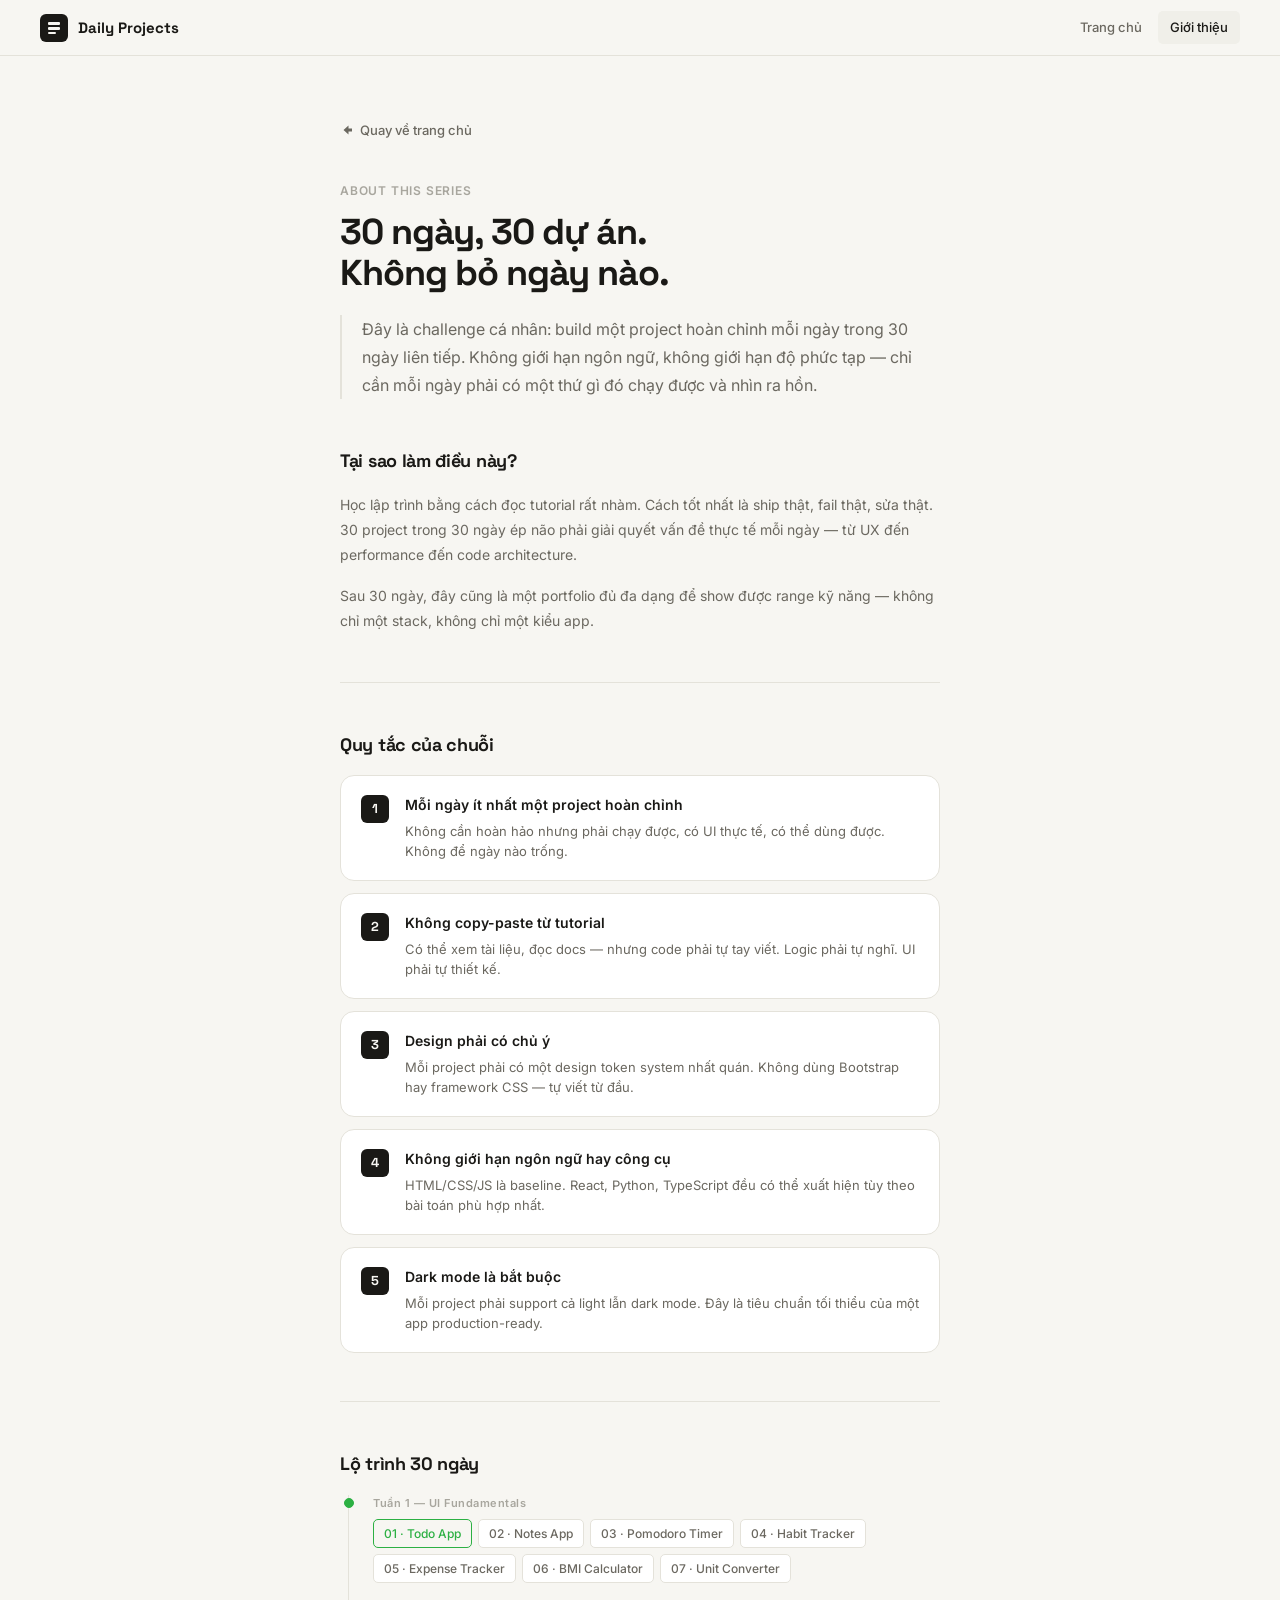
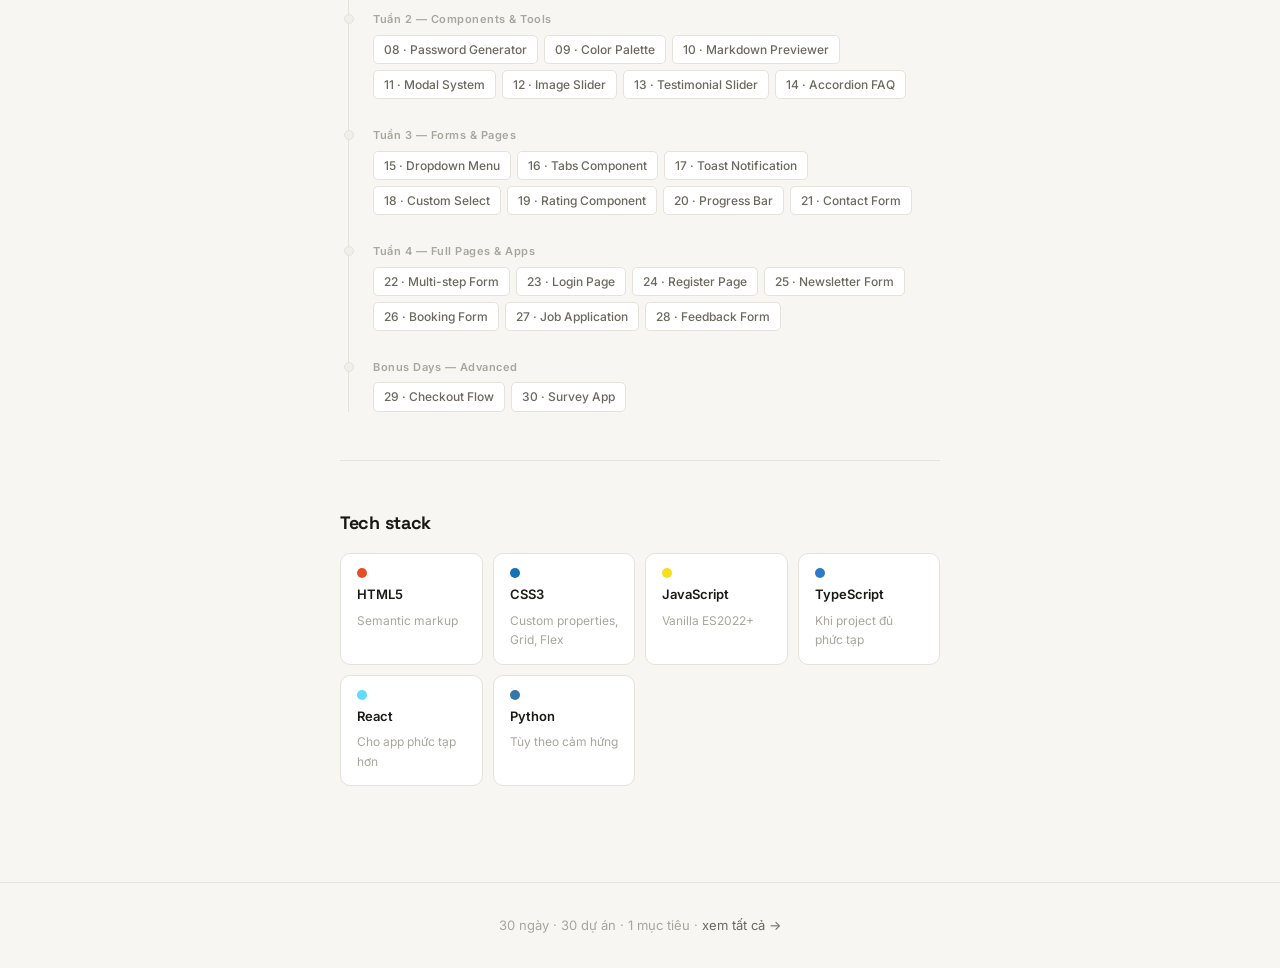
==== about.html @ 3e2f7520 "first commit" ====
<!doctype html>
<html lang="vi">
  <head>
    <meta charset="UTF-8" />
    <meta name="viewport" content="width=device-width, initial-scale=1.0" />
    <title>Giới thiệu — Daily Projects</title>
    <link rel="preconnect" href="https://fonts.googleapis.com" />
    <link rel="preconnect" href="https://fonts.gstatic.com" crossorigin />
    <link href="https://fonts.googleapis.com/css2?family=Inter:wght@300;400;500;600&family=Space+Grotesk:wght@400;500;600;700&display=swap" rel="stylesheet" />
    <style>
      *,
      *::before,
      *::after {
        box-sizing: border-box;
        margin: 0;
        padding: 0;
      }

      :root {
        --bg: #f7f6f2;
        --surface: #ffffff;
        --surface-2: #f0efe9;
        --border: #e4e2da;
        --text-1: #1a1916;
        --text-2: #6b6860;
        --text-3: #a8a69e;
        --accent: #2b6cb0;
        --green-3: #2cb043;
        --radius-sm: 5px;
        --radius: 10px;
        --radius-lg: 14px;
        --font-display: "Space Grotesk", sans-serif;
        --font-body: "Inter", sans-serif;
        --tr: 150ms cubic-bezier(0.4, 0, 0.2, 1);
      }

      @media (prefers-color-scheme: dark) {
        :root {
          --bg: #111110;
          --surface: #1c1c1a;
          --surface-2: #252522;
          --border: #2e2d2a;
          --text-1: #f0efe9;
          --text-2: #9b9990;
          --text-3: #5c5b55;
          --accent: #60a5fa;
          --green-3: #4ac963;
        }
      }

      body {
        font-family: var(--font-body);
        background: var(--bg);
        color: var(--text-1);
        min-height: 100vh;
        font-size: 14px;
        line-height: 1.6;
      }

      a {
        text-decoration: none;
        color: inherit;
      }

      nav {
        position: sticky;
        top: 0;
        z-index: 50;
        background: var(--bg);
        border-bottom: 1px solid var(--border);
        padding: 0 40px;
        height: 56px;
        display: flex;
        align-items: center;
        justify-content: space-between;
      }

      .nav-logo {
        display: flex;
        align-items: center;
        gap: 10px;
        font-family: var(--font-display);
        font-size: 15px;
        font-weight: 700;
      }

      .nav-logo-mark {
        width: 28px;
        height: 28px;
        background: var(--text-1);
        border-radius: 6px;
        display: flex;
        align-items: center;
        justify-content: center;
      }

      .nav-logo-mark svg {
        fill: var(--bg);
      }

      .nav-links {
        display: flex;
        align-items: center;
        gap: 4px;
      }

      .nav-link {
        padding: 6px 12px;
        border-radius: var(--radius-sm);
        font-size: 13px;
        font-weight: 500;
        color: var(--text-2);
        transition: all var(--tr);
      }

      .nav-link:hover {
        background: var(--surface-2);
        color: var(--text-1);
      }
      .nav-link.active {
        color: var(--text-1);
        background: var(--surface-2);
      }

      /* ── Content ── */
      .page {
        max-width: 680px;
        margin: 0 auto;
        padding: 64px 40px 96px;
      }

      .back-link {
        display: inline-flex;
        align-items: center;
        gap: 6px;
        font-size: 13px;
        font-weight: 500;
        color: var(--text-2);
        margin-bottom: 40px;
        transition: color var(--tr);
      }

      .back-link:hover {
        color: var(--text-1);
      }

      .page-eyebrow {
        font-size: 12px;
        font-weight: 600;
        letter-spacing: 0.8px;
        text-transform: uppercase;
        color: var(--text-3);
        margin-bottom: 12px;
      }

      h1 {
        font-family: var(--font-display);
        font-size: 36px;
        font-weight: 700;
        letter-spacing: -1px;
        line-height: 1.15;
        margin-bottom: 20px;
      }

      .lead {
        font-size: 16px;
        color: var(--text-2);
        line-height: 1.75;
        margin-bottom: 48px;
        border-left: 2px solid var(--border);
        padding-left: 20px;
      }

      .divider {
        height: 1px;
        background: var(--border);
        margin: 48px 0;
      }

      h2 {
        font-family: var(--font-display);
        font-size: 18px;
        font-weight: 700;
        letter-spacing: -0.3px;
        margin-bottom: 16px;
      }

      p {
        font-size: 14px;
        color: var(--text-2);
        line-height: 1.8;
        margin-bottom: 16px;
      }

      p:last-child {
        margin-bottom: 0;
      }

      /* ── Rule cards ── */
      .rules {
        display: flex;
        flex-direction: column;
        gap: 12px;
        margin-bottom: 0;
      }

      .rule-card {
        background: var(--surface);
        border: 1px solid var(--border);
        border-radius: var(--radius-lg);
        padding: 18px 20px;
        display: flex;
        gap: 16px;
        align-items: flex-start;
      }

      .rule-num {
        width: 28px;
        height: 28px;
        border-radius: 6px;
        background: var(--text-1);
        color: var(--bg);
        font-family: var(--font-display);
        font-size: 13px;
        font-weight: 700;
        display: flex;
        align-items: center;
        justify-content: center;
        flex-shrink: 0;
        margin-top: 1px;
      }

      .rule-body {
      }
      .rule-title {
        font-weight: 600;
        font-size: 14px;
        margin-bottom: 4px;
      }
      .rule-desc {
        font-size: 13px;
        color: var(--text-2);
        line-height: 1.6;
        margin: 0;
      }

      /* ── Timeline ── */
      .timeline {
        display: flex;
        flex-direction: column;
        border-left: 1px solid var(--border);
        padding-left: 24px;
        margin-left: 8px;
        gap: 0;
      }

      .tl-item {
        position: relative;
        padding-bottom: 28px;
      }

      .tl-item:last-child {
        padding-bottom: 0;
      }

      .tl-dot {
        position: absolute;
        left: -29px;
        top: 3px;
        width: 10px;
        height: 10px;
        border-radius: 50%;
        background: var(--surface-2);
        border: 1.5px solid var(--border);
      }

      .tl-dot.done {
        background: var(--green-3);
        border-color: var(--green-3);
      }
      .tl-dot.active {
        background: var(--accent);
        border-color: var(--accent);
      }

      .tl-week {
        font-size: 11px;
        font-weight: 600;
        color: var(--text-3);
        letter-spacing: 0.5px;
        margin-bottom: 6px;
      }

      .tl-projects {
        display: flex;
        flex-wrap: wrap;
        gap: 6px;
      }

      .tl-project {
        background: var(--surface);
        border: 1px solid var(--border);
        border-radius: var(--radius-sm);
        padding: 4px 10px;
        font-size: 12px;
        font-weight: 500;
        color: var(--text-2);
      }

      .tl-project.done {
        color: var(--green-3);
        border-color: currentColor;
        background: transparent;
      }

      /* ── Stack section ── */
      .stack-grid {
        display: grid;
        grid-template-columns: repeat(auto-fill, minmax(140px, 1fr));
        gap: 10px;
      }

      .stack-item {
        background: var(--surface);
        border: 1px solid var(--border);
        border-radius: var(--radius);
        padding: 14px 16px;
        display: flex;
        flex-direction: column;
        gap: 6px;
      }

      .stack-dot {
        width: 10px;
        height: 10px;
        border-radius: 50%;
      }

      .stack-name {
        font-weight: 600;
        font-size: 13px;
      }
      .stack-desc {
        font-size: 12px;
        color: var(--text-3);
      }

      @media (max-width: 640px) {
        nav {
          padding: 0 20px;
        }
        .page {
          padding: 40px 20px 64px;
        }
        h1 {
          font-size: 28px;
        }
      }
    </style>
  </head>
  <body>
    <nav>
      <a href="index.html" class="nav-logo">
        <div class="nav-logo-mark">
          <svg width="14" height="14" viewBox="0 0 14 14">
            <path
              d="M1 2a1 1 0 0 1 1-1h10a1 1 0 0 1 1 1v1a1 1 0 0 1-1 1H2a1 1 0 0 1-1-1V2zm0 5a1 1 0 0 1 1-1h10a1 1 0 0 1 1 1v1a1 1 0 0 1-1 1H2a1 1 0 0 1-1-1V7zm1 4a1 1 0 1 0 0 2h6a1 1 0 1 0 0-2H2z"
            />
          </svg>
        </div>
        Daily Projects
      </a>
      <div class="nav-links">
        <a href="index.html" class="nav-link">Trang chủ</a>
        <a href="about.html" class="nav-link active">Giới thiệu</a>
      </div>
    </nav>

    <div class="page">
      <a href="index.html" class="back-link">
        <svg width="14" height="14" viewBox="0 0 14 14" fill="currentColor"><path d="M8.5 2.5 3.5 7l5 4.5V8.5H12v-3H8.5V2.5z" /></svg>
        Quay về trang chủ
      </a>

      <div class="page-eyebrow">About this series</div>
      <h1>30 ngày, 30 dự án.<br />Không bỏ ngày nào.</h1>

      <p class="lead">
        Đây là challenge cá nhân: build một project hoàn chỉnh mỗi ngày trong 30 ngày liên tiếp. Không giới hạn ngôn ngữ, không giới hạn độ phức tạp — chỉ cần mỗi ngày phải có một thứ gì đó chạy được
        và nhìn ra hồn.
      </p>

      <h2>Tại sao làm điều này?</h2>
      <p>
        Học lập trình bằng cách đọc tutorial rất nhàm. Cách tốt nhất là ship thật, fail thật, sửa thật. 30 project trong 30 ngày ép não phải giải quyết vấn đề thực tế mỗi ngày — từ UX đến performance
        đến code architecture.
      </p>
      <p>Sau 30 ngày, đây cũng là một portfolio đủ đa dạng để show được range kỹ năng — không chỉ một stack, không chỉ một kiểu app.</p>

      <div class="divider"></div>

      <h2>Quy tắc của chuỗi</h2>
      <div class="rules">
        <div class="rule-card">
          <div class="rule-num">1</div>
          <div class="rule-body">
            <div class="rule-title">Mỗi ngày ít nhất một project hoàn chỉnh</div>
            <p class="rule-desc">Không cần hoàn hảo nhưng phải chạy được, có UI thực tế, có thể dùng được. Không để ngày nào trống.</p>
          </div>
        </div>
        <div class="rule-card">
          <div class="rule-num">2</div>
          <div class="rule-body">
            <div class="rule-title">Không copy-paste từ tutorial</div>
            <p class="rule-desc">Có thể xem tài liệu, đọc docs — nhưng code phải tự tay viết. Logic phải tự nghĩ. UI phải tự thiết kế.</p>
          </div>
        </div>
        <div class="rule-card">
          <div class="rule-num">3</div>
          <div class="rule-body">
            <div class="rule-title">Design phải có chủ ý</div>
            <p class="rule-desc">Mỗi project phải có một design token system nhất quán. Không dùng Bootstrap hay framework CSS — tự viết từ đầu.</p>
          </div>
        </div>
        <div class="rule-card">
          <div class="rule-num">4</div>
          <div class="rule-body">
            <div class="rule-title">Không giới hạn ngôn ngữ hay công cụ</div>
            <p class="rule-desc">HTML/CSS/JS là baseline. React, Python, TypeScript đều có thể xuất hiện tùy theo bài toán phù hợp nhất.</p>
          </div>
        </div>
        <div class="rule-card">
          <div class="rule-num">5</div>
          <div class="rule-body">
            <div class="rule-title">Dark mode là bắt buộc</div>
            <p class="rule-desc">Mỗi project phải support cả light lẫn dark mode. Đây là tiêu chuẩn tối thiểu của một app production-ready.</p>
          </div>
        </div>
      </div>

      <div class="divider"></div>

      <h2>Lộ trình 30 ngày</h2>

      <div class="timeline">
        <div class="tl-item">
          <div class="tl-dot done"></div>
          <div class="tl-week">Tuần 1 — UI Fundamentals</div>
          <div class="tl-projects">
            <span class="tl-project done">01 · Todo App</span>
            <span class="tl-project">02 · Notes App</span>
            <span class="tl-project">03 · Pomodoro Timer</span>
            <span class="tl-project">04 · Habit Tracker</span>
            <span class="tl-project">05 · Expense Tracker</span>
            <span class="tl-project">06 · BMI Calculator</span>
            <span class="tl-project">07 · Unit Converter</span>
          </div>
        </div>
        <div class="tl-item">
          <div class="tl-dot"></div>
          <div class="tl-week">Tuần 2 — Components & Tools</div>
          <div class="tl-projects">
            <span class="tl-project">08 · Password Generator</span>
            <span class="tl-project">09 · Color Palette</span>
            <span class="tl-project">10 · Markdown Previewer</span>
            <span class="tl-project">11 · Modal System</span>
            <span class="tl-project">12 · Image Slider</span>
            <span class="tl-project">13 · Testimonial Slider</span>
            <span class="tl-project">14 · Accordion FAQ</span>
          </div>
        </div>
        <div class="tl-item">
          <div class="tl-dot"></div>
          <div class="tl-week">Tuần 3 — Forms & Pages</div>
          <div class="tl-projects">
            <span class="tl-project">15 · Dropdown Menu</span>
            <span class="tl-project">16 · Tabs Component</span>
            <span class="tl-project">17 · Toast Notification</span>
            <span class="tl-project">18 · Custom Select</span>
            <span class="tl-project">19 · Rating Component</span>
            <span class="tl-project">20 · Progress Bar</span>
            <span class="tl-project">21 · Contact Form</span>
          </div>
        </div>
        <div class="tl-item">
          <div class="tl-dot"></div>
          <div class="tl-week">Tuần 4 — Full Pages & Apps</div>
          <div class="tl-projects">
            <span class="tl-project">22 · Multi-step Form</span>
            <span class="tl-project">23 · Login Page</span>
            <span class="tl-project">24 · Register Page</span>
            <span class="tl-project">25 · Newsletter Form</span>
            <span class="tl-project">26 · Booking Form</span>
            <span class="tl-project">27 · Job Application</span>
            <span class="tl-project">28 · Feedback Form</span>
          </div>
        </div>
        <div class="tl-item">
          <div class="tl-dot"></div>
          <div class="tl-week">Bonus Days — Advanced</div>
          <div class="tl-projects">
            <span class="tl-project">29 · Checkout Flow</span>
            <span class="tl-project">30 · Survey App</span>
          </div>
        </div>
      </div>

      <div class="divider"></div>

      <h2>Tech stack</h2>
      <div class="stack-grid">
        <div class="stack-item">
          <div class="stack-dot" style="background: #e34f26"></div>
          <div class="stack-name">HTML5</div>
          <div class="stack-desc">Semantic markup</div>
        </div>
        <div class="stack-item">
          <div class="stack-dot" style="background: #1572b6"></div>
          <div class="stack-name">CSS3</div>
          <div class="stack-desc">Custom properties, Grid, Flex</div>
        </div>
        <div class="stack-item">
          <div class="stack-dot" style="background: #f7df1e"></div>
          <div class="stack-name">JavaScript</div>
          <div class="stack-desc">Vanilla ES2022+</div>
        </div>
        <div class="stack-item">
          <div class="stack-dot" style="background: #3178c6"></div>
          <div class="stack-name">TypeScript</div>
          <div class="stack-desc">Khi project đủ phức tạp</div>
        </div>
        <div class="stack-item">
          <div class="stack-dot" style="background: #61dafb"></div>
          <div class="stack-name">React</div>
          <div class="stack-desc">Cho app phức tạp hơn</div>
        </div>
        <div class="stack-item">
          <div class="stack-dot" style="background: #3776ab"></div>
          <div class="stack-name">Python</div>
          <div class="stack-desc">Tùy theo cảm hứng</div>
        </div>
      </div>
    </div>

    <footer style="border-top: 1px solid var(--border); padding: 32px 40px; text-align: center; color: var(--text-3); font-size: 13px; font-family: var(--font-body)">
      30 ngày · 30 dự án · 1 mục tiêu · <a href="index.html" style="color: var(--text-2)">xem tất cả →</a>
    </footer>
  </body>
</html>
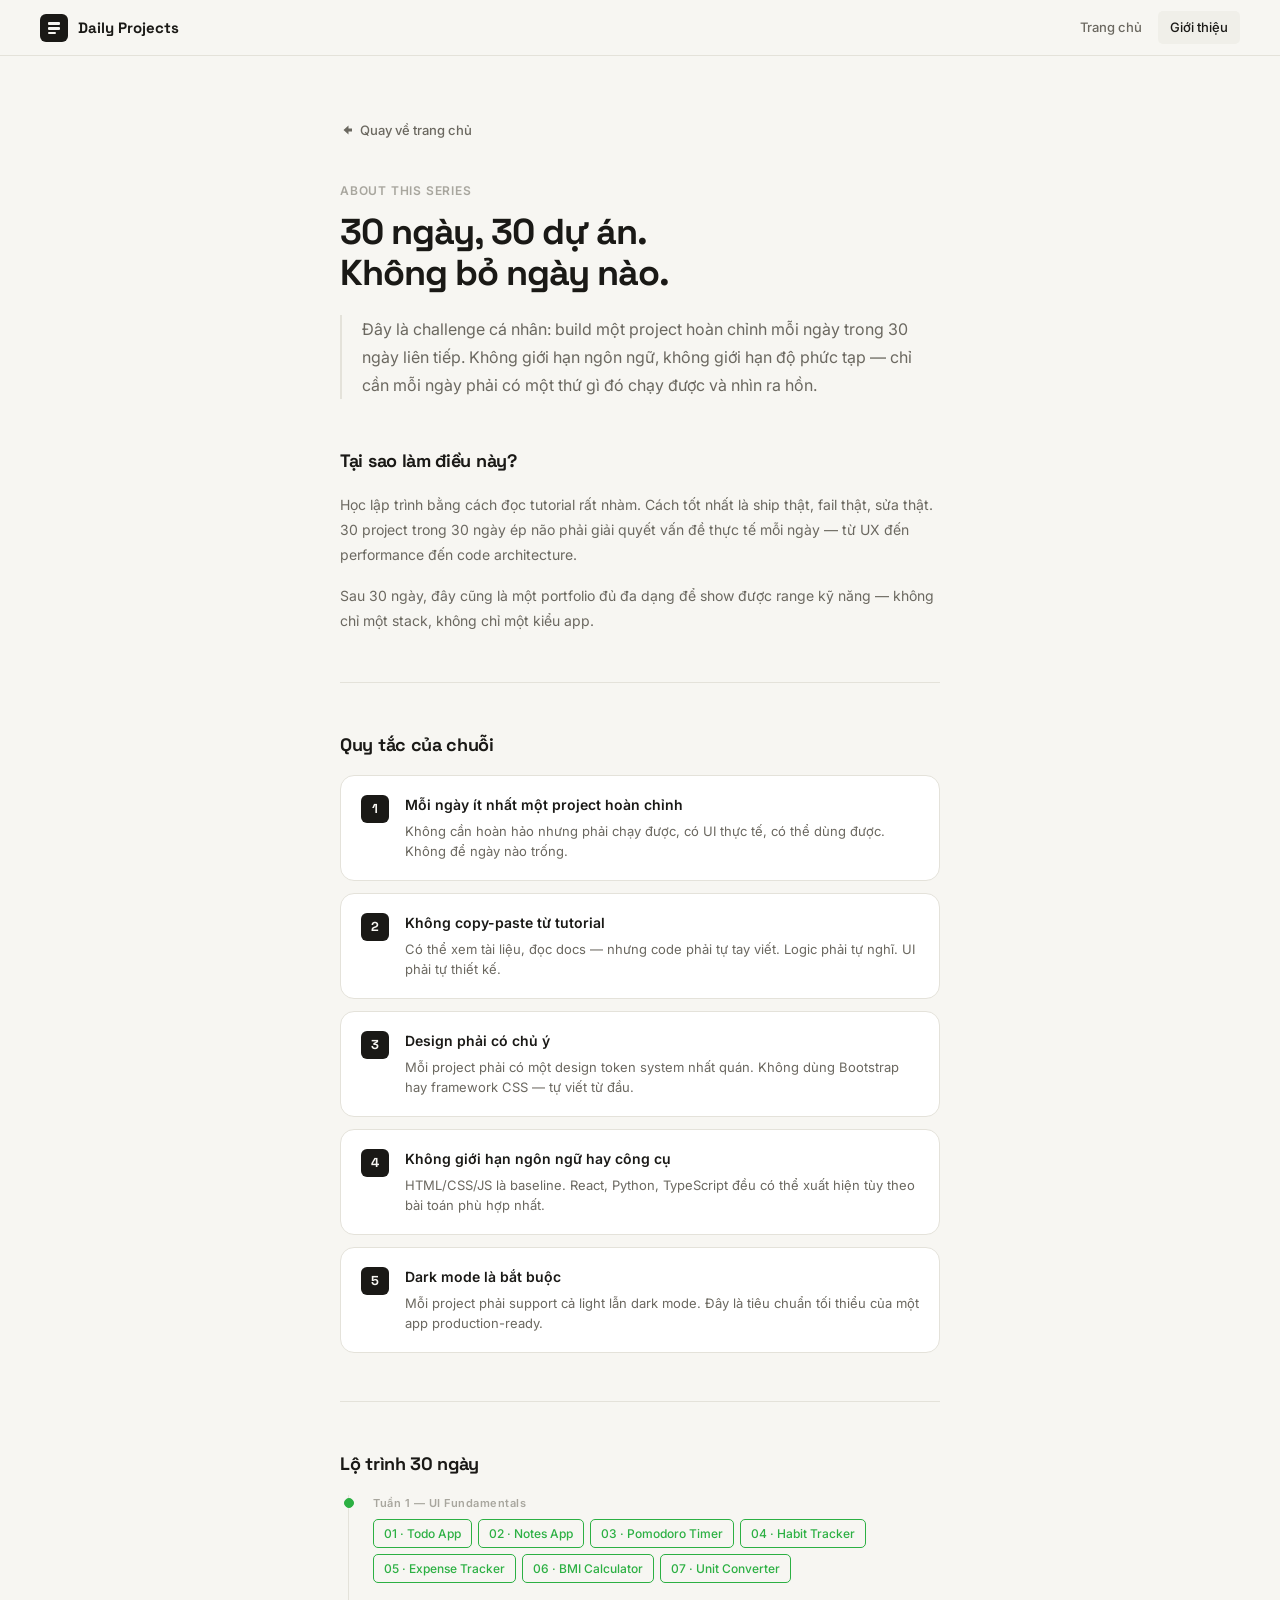
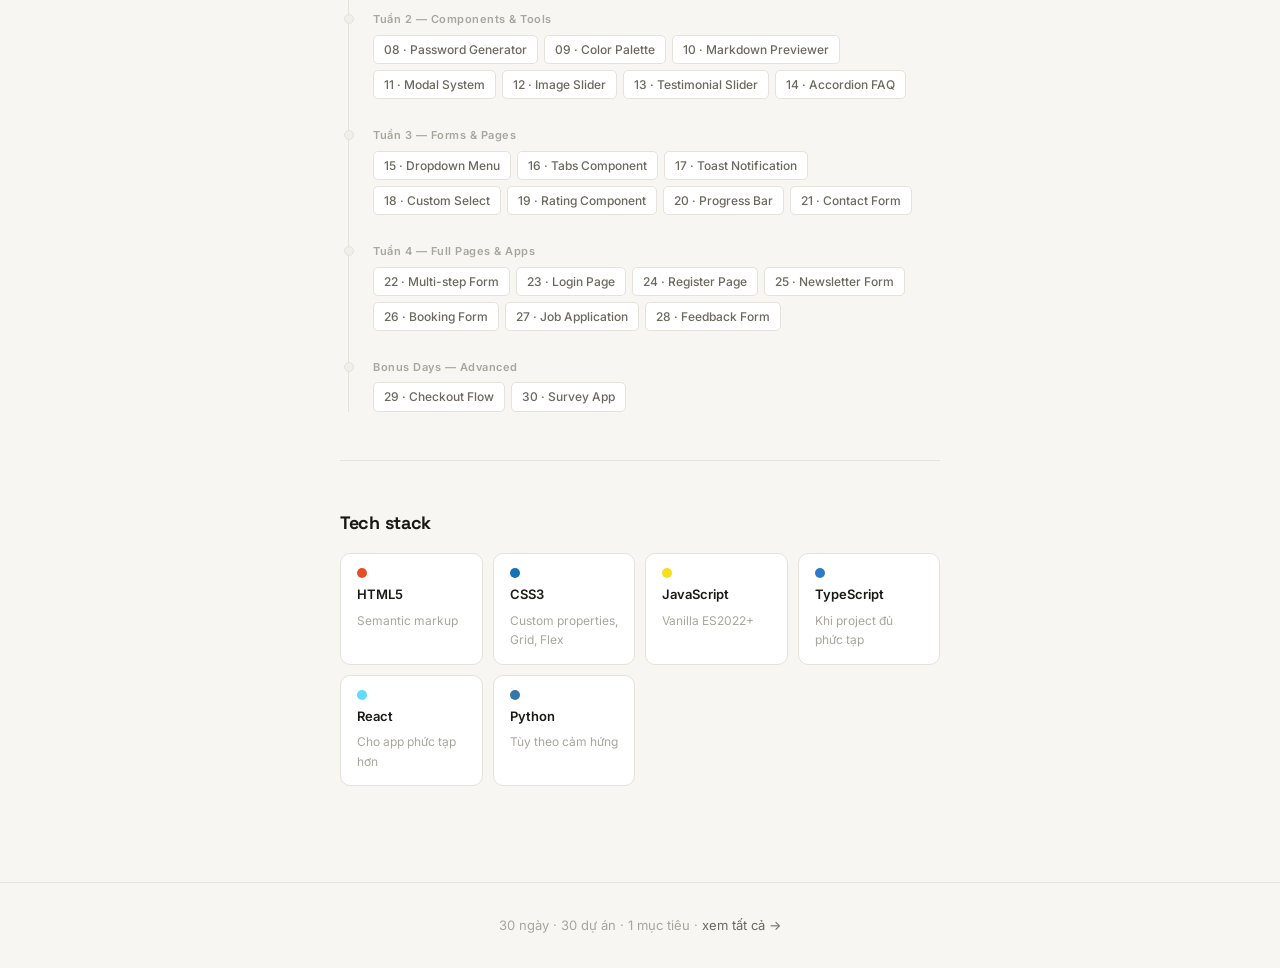
==== commit 317e3345: "update status week 1" ====
--- a/about.html
+++ b/about.html
@@ -448,12 +448,12 @@
           <div class="tl-week">Tuần 1 — UI Fundamentals</div>
           <div class="tl-projects">
             <span class="tl-project done">01 · Todo App</span>
-            <span class="tl-project">02 · Notes App</span>
-            <span class="tl-project">03 · Pomodoro Timer</span>
-            <span class="tl-project">04 · Habit Tracker</span>
-            <span class="tl-project">05 · Expense Tracker</span>
-            <span class="tl-project">06 · BMI Calculator</span>
-            <span class="tl-project">07 · Unit Converter</span>
+            <span class="tl-project done">02 · Notes App</span>
+            <span class="tl-project done">03 · Pomodoro Timer</span>
+            <span class="tl-project done">04 · Habit Tracker</span>
+            <span class="tl-project done">05 · Expense Tracker</span>
+            <span class="tl-project done">06 · BMI Calculator</span>
+            <span class="tl-project done">07 · Unit Converter</span>
           </div>
         </div>
         <div class="tl-item">
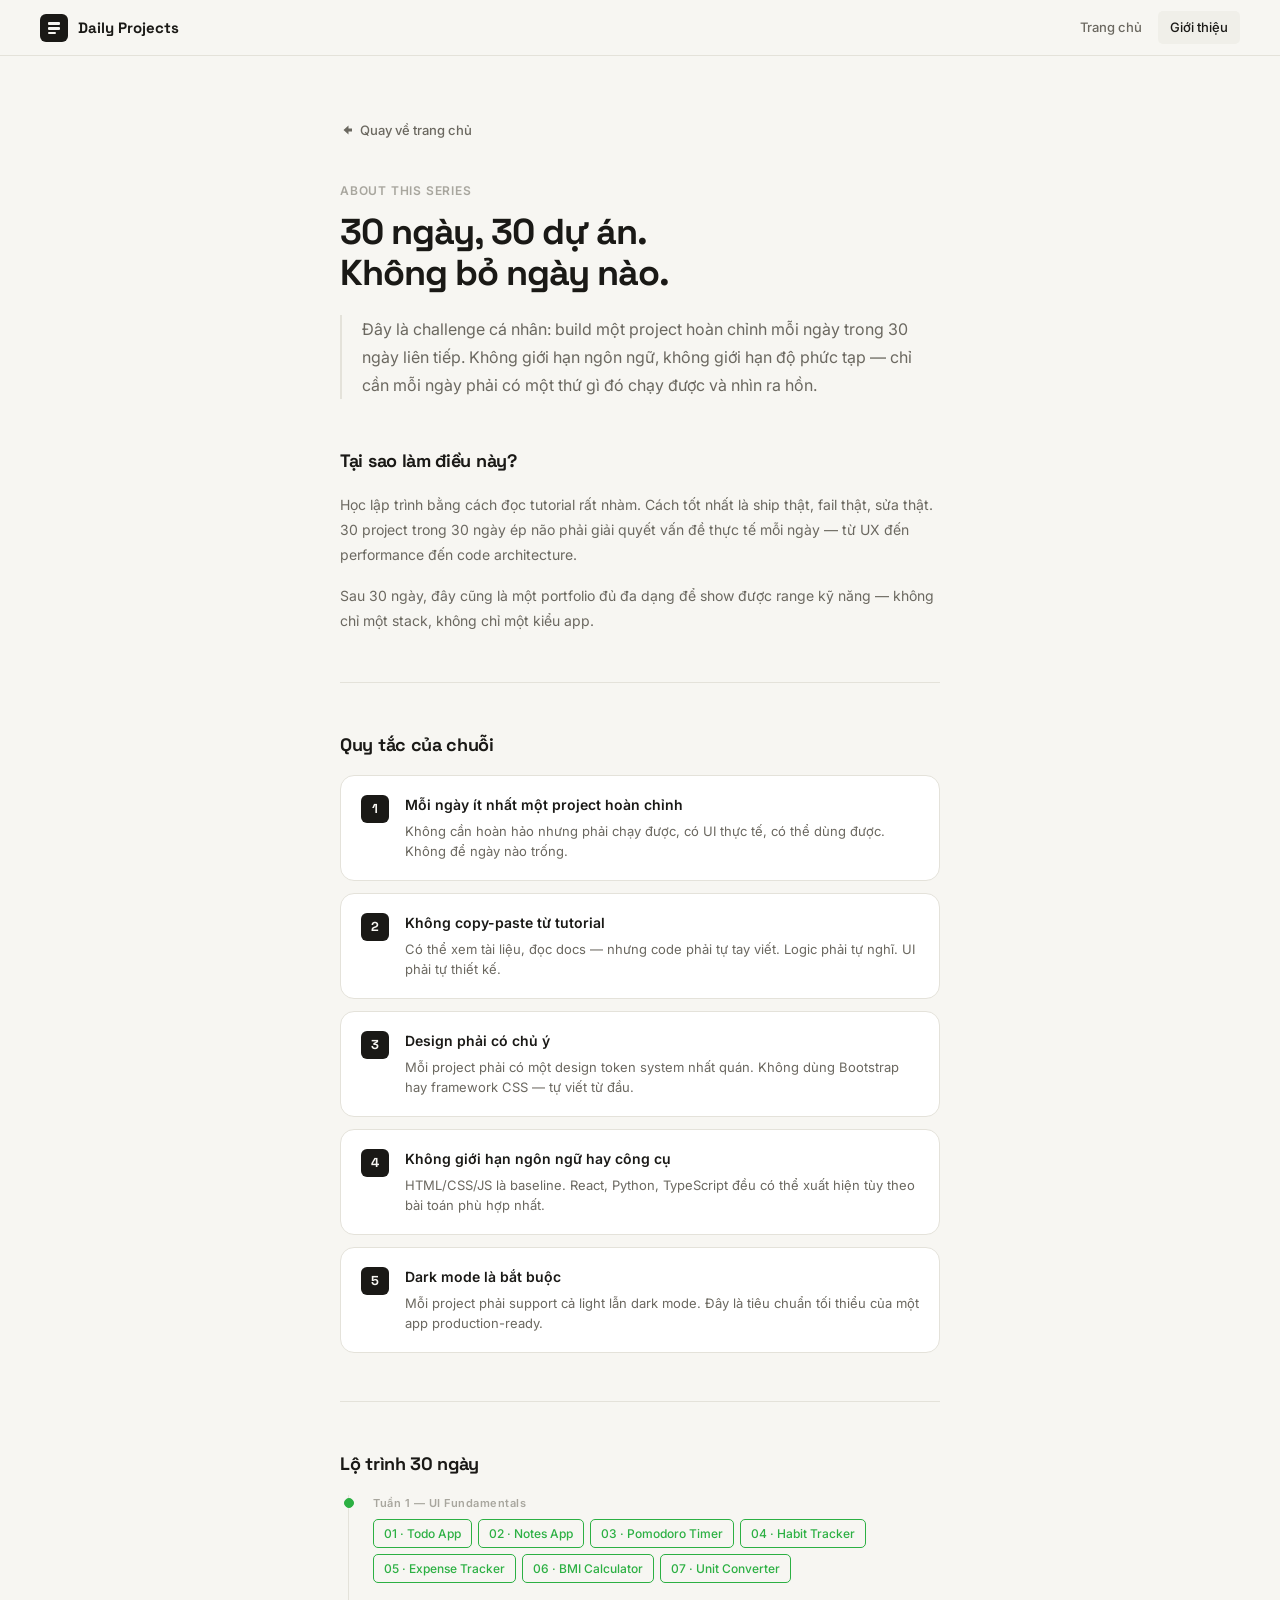
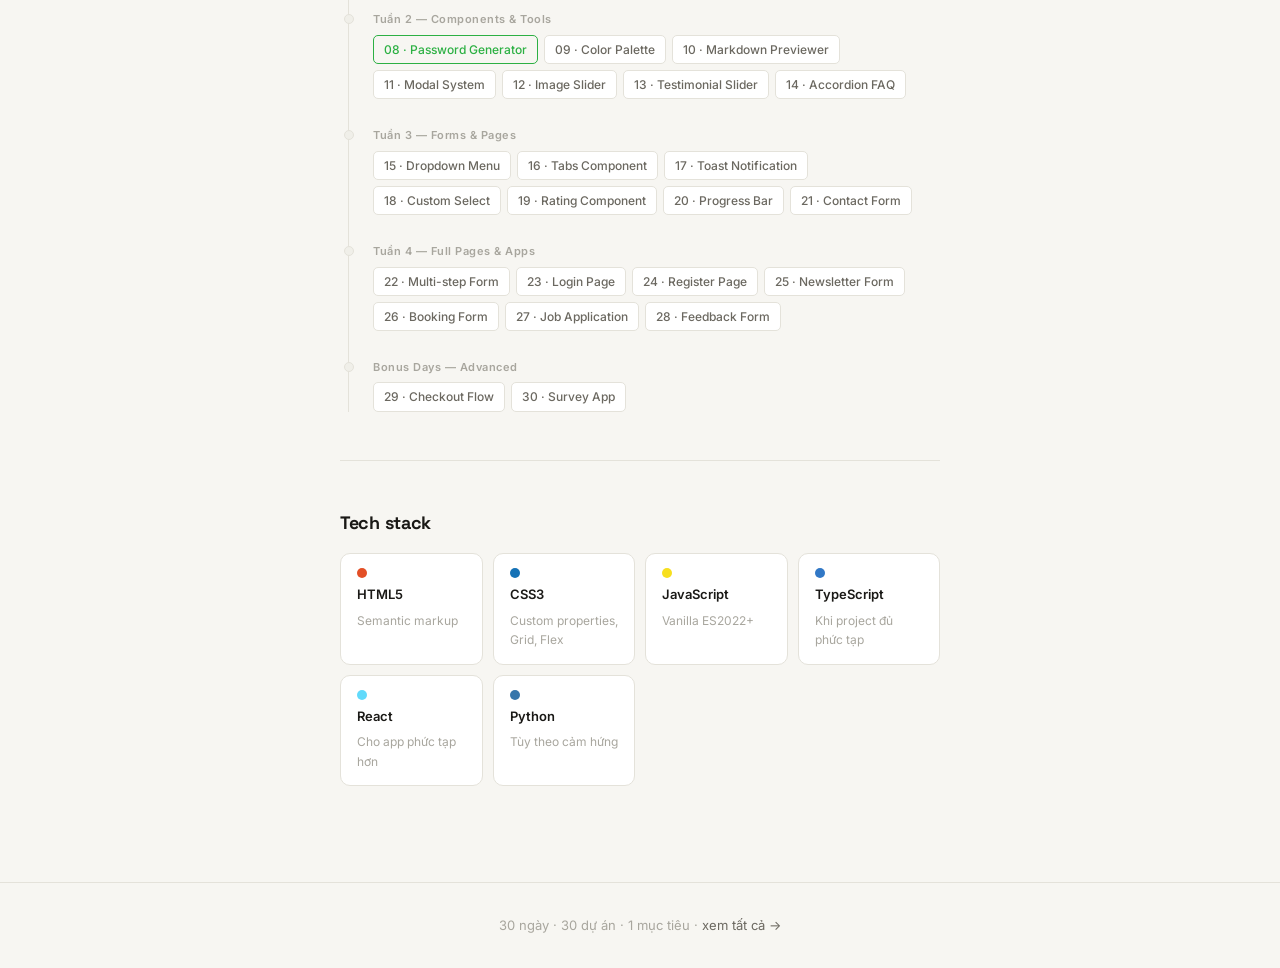
==== commit 56493908: "update status 08" ====
--- a/about.html
+++ b/about.html
@@ -460,7 +460,7 @@
           <div class="tl-dot"></div>
           <div class="tl-week">Tuần 2 — Components & Tools</div>
           <div class="tl-projects">
-            <span class="tl-project">08 · Password Generator</span>
+            <span class="tl-project done">08 · Password Generator</span>
             <span class="tl-project">09 · Color Palette</span>
             <span class="tl-project">10 · Markdown Previewer</span>
             <span class="tl-project">11 · Modal System</span>
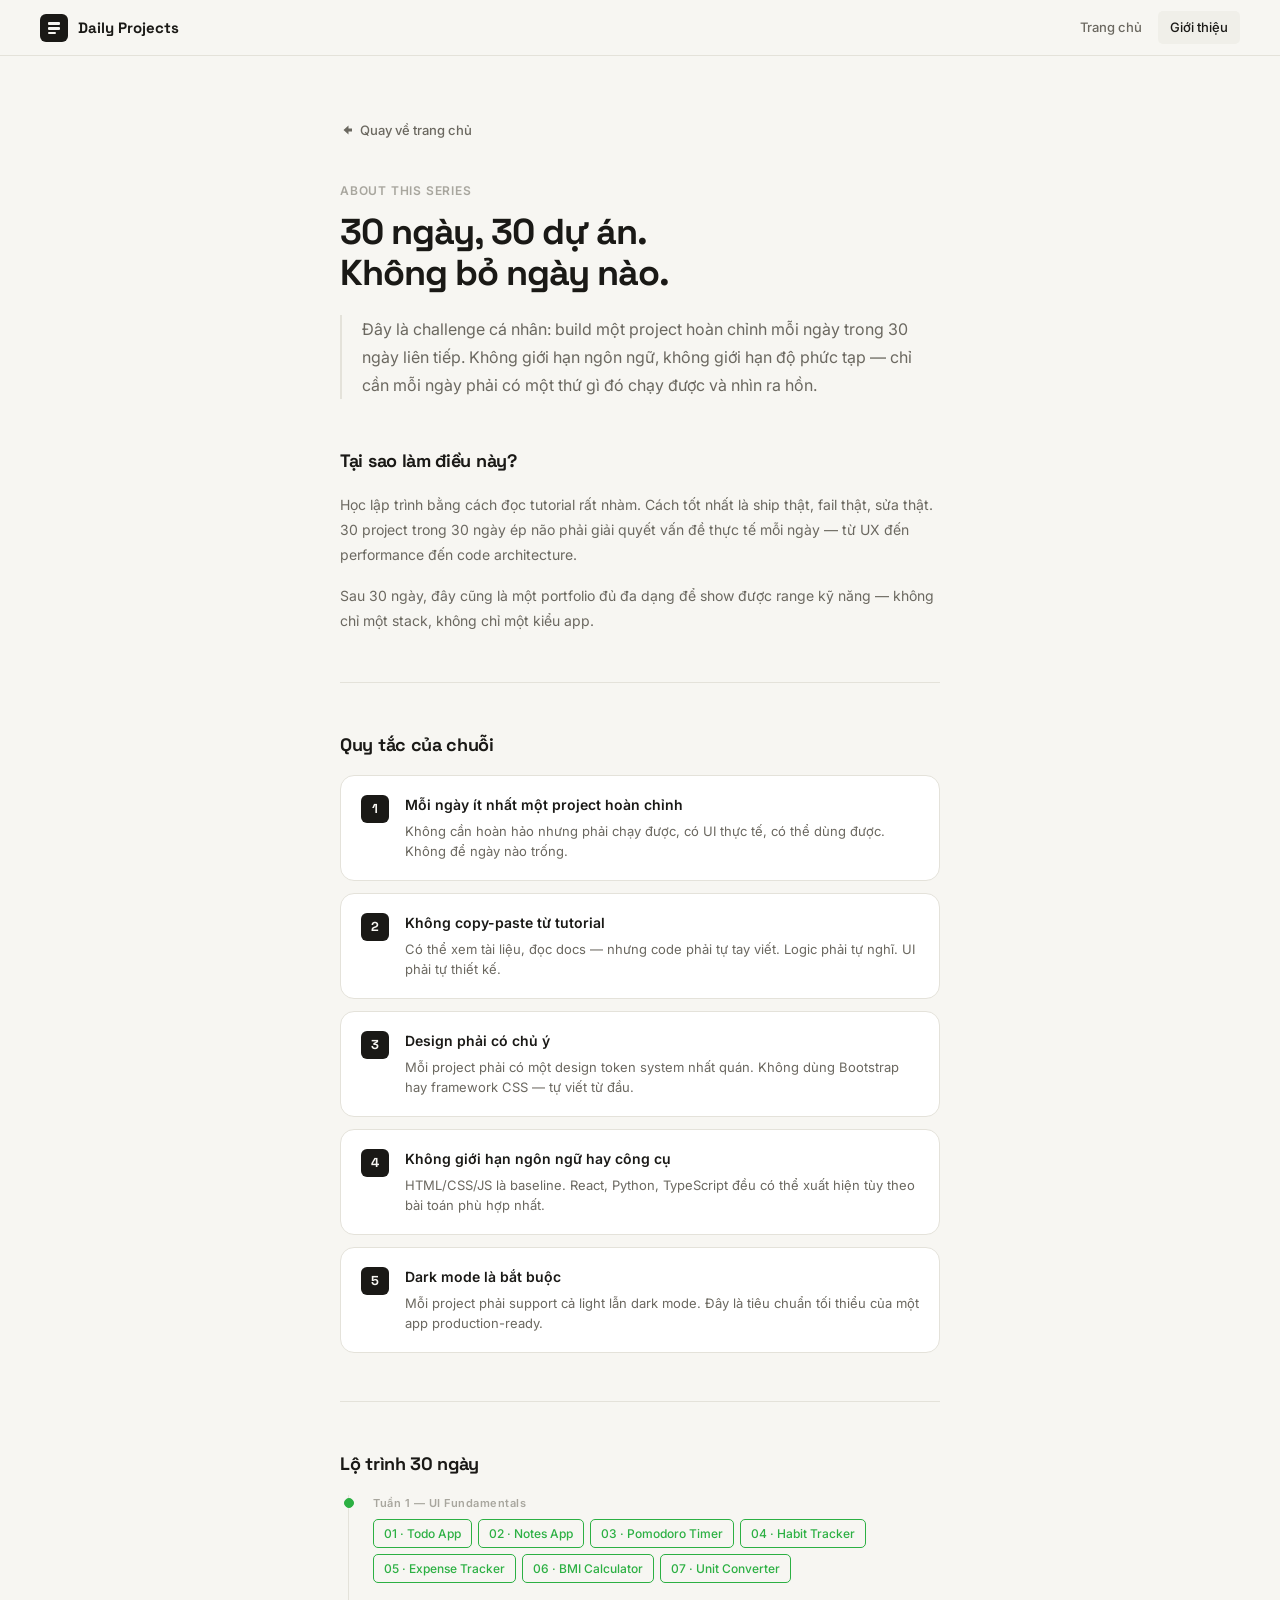
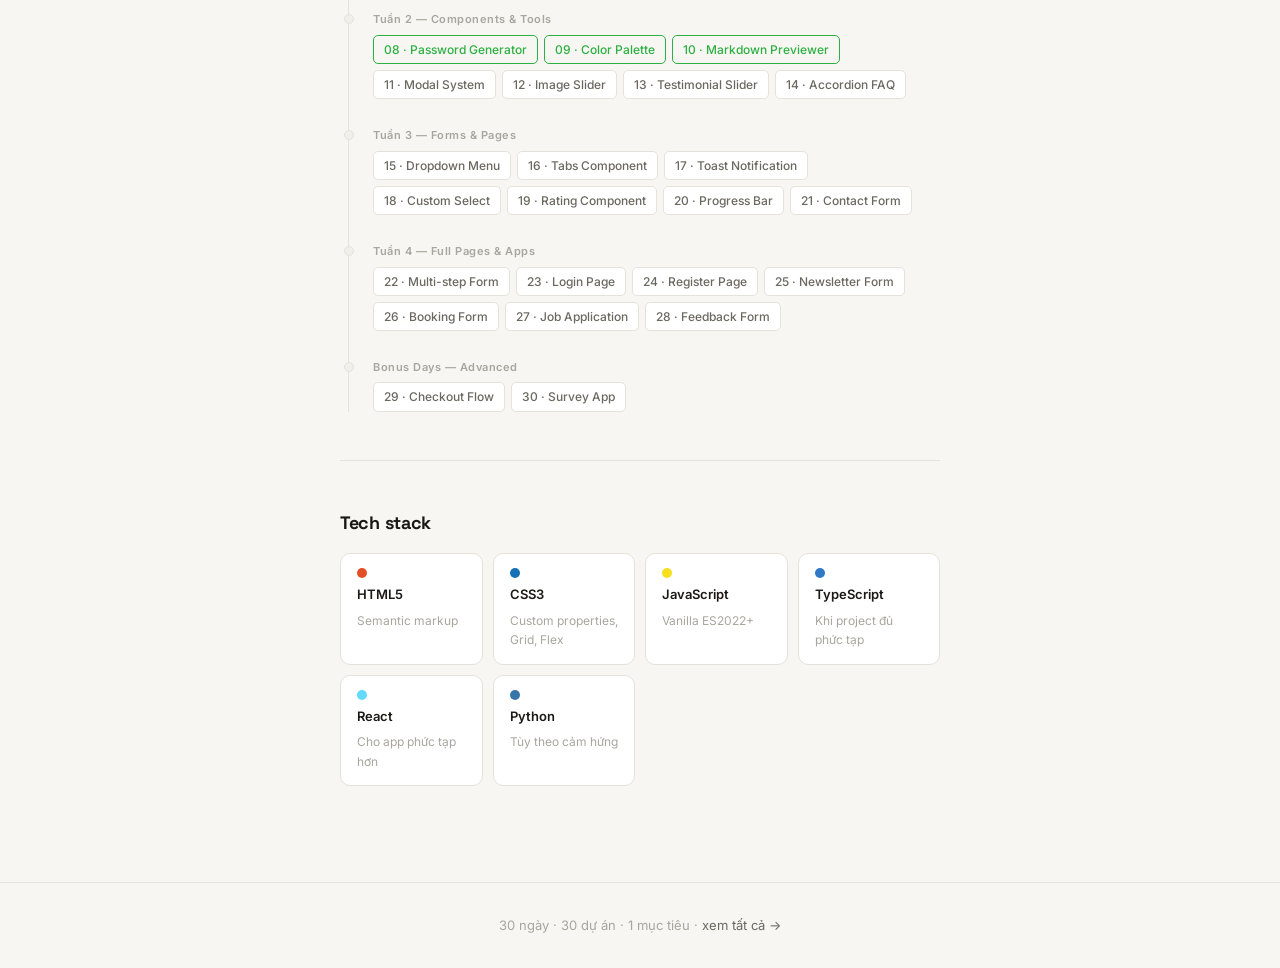
==== commit c195f23a: "feat: done 09 10" ====
--- a/about.html
+++ b/about.html
@@ -461,8 +461,8 @@
           <div class="tl-week">Tuần 2 — Components & Tools</div>
           <div class="tl-projects">
             <span class="tl-project done">08 · Password Generator</span>
-            <span class="tl-project">09 · Color Palette</span>
-            <span class="tl-project">10 · Markdown Previewer</span>
+            <span class="tl-project done">09 · Color Palette</span>
+            <span class="tl-project done">10 · Markdown Previewer</span>
             <span class="tl-project">11 · Modal System</span>
             <span class="tl-project">12 · Image Slider</span>
             <span class="tl-project">13 · Testimonial Slider</span>
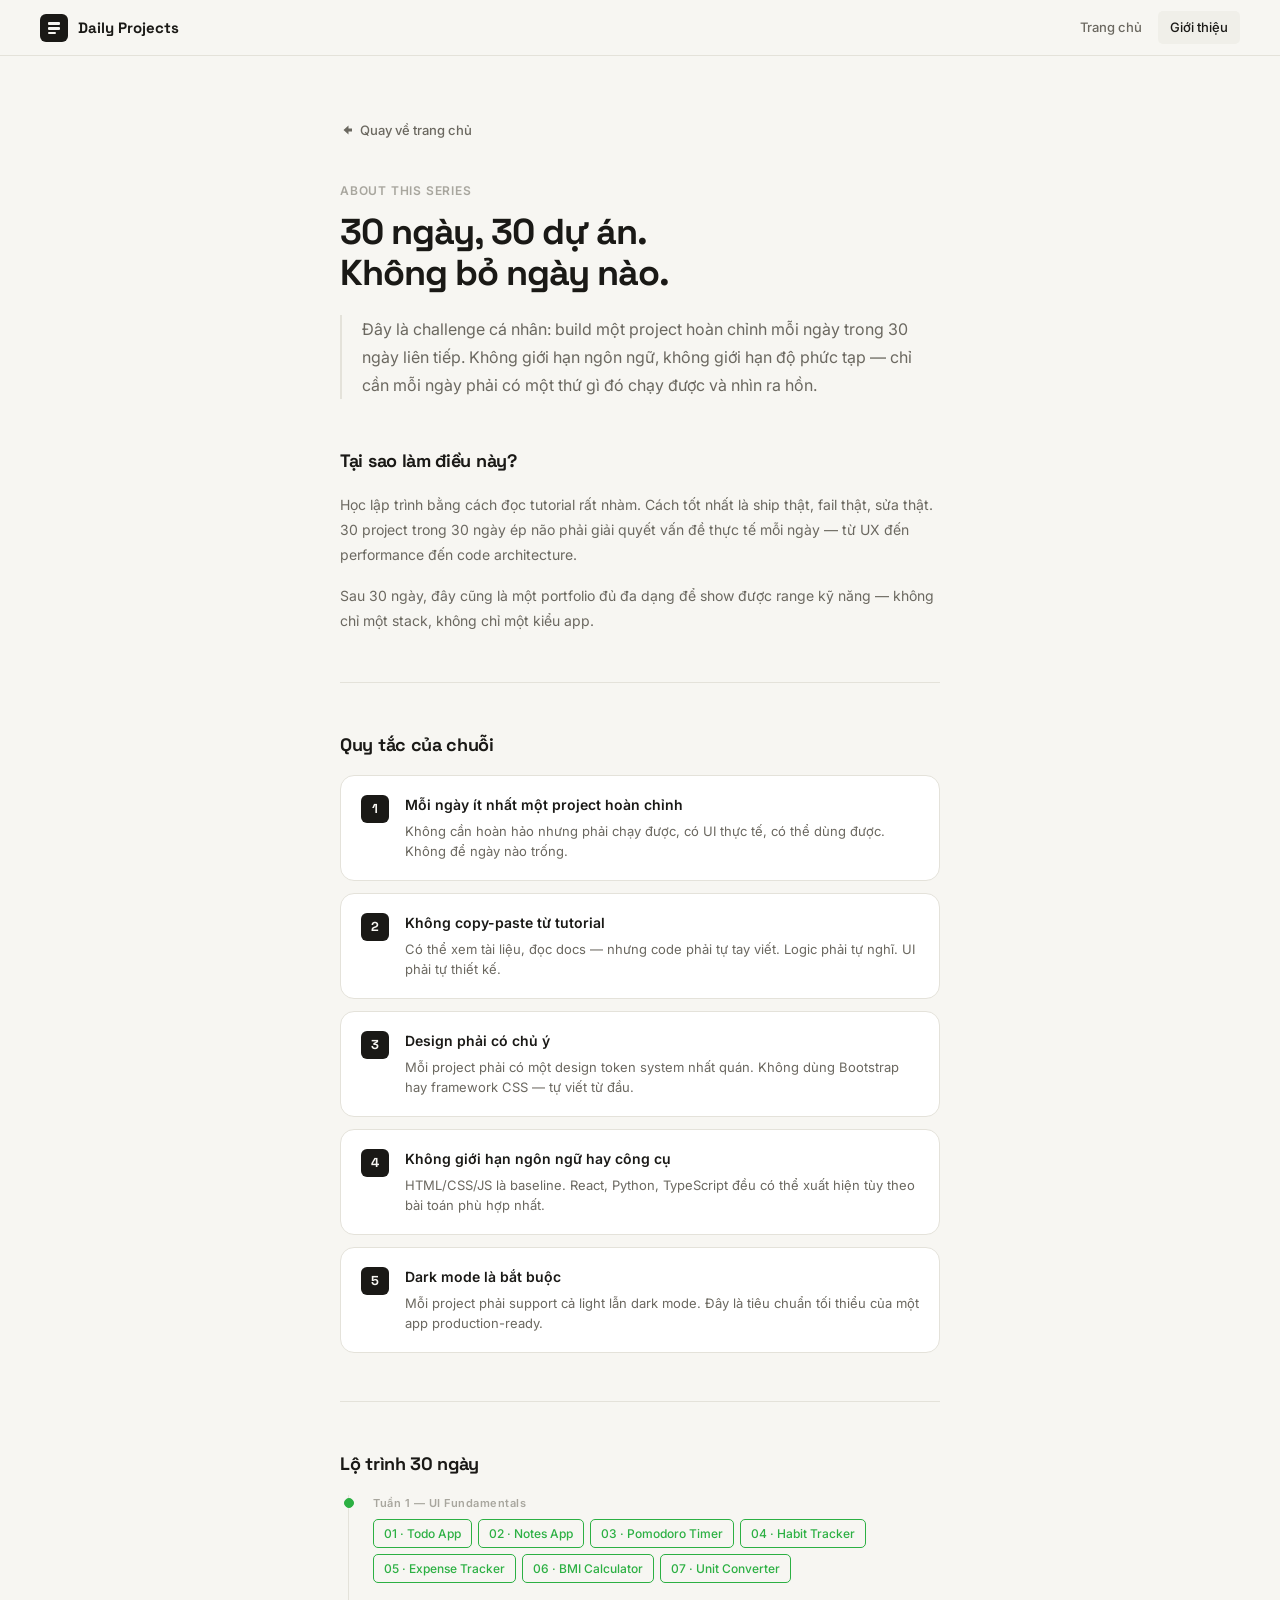
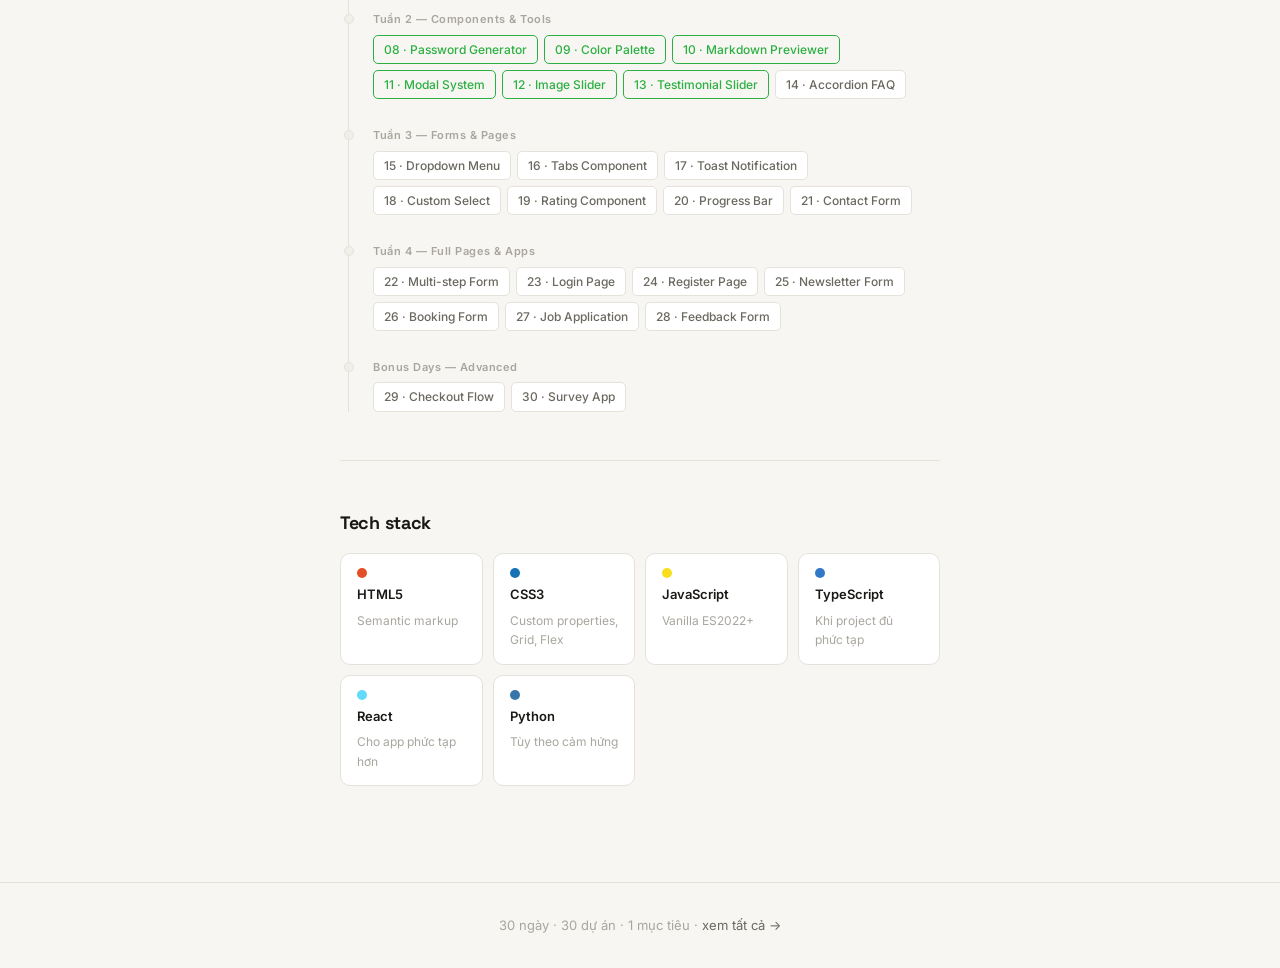
==== commit 3da8822f: "feat: done 13" ====
--- a/about.html
+++ b/about.html
@@ -463,9 +463,9 @@
             <span class="tl-project done">08 · Password Generator</span>
             <span class="tl-project done">09 · Color Palette</span>
             <span class="tl-project done">10 · Markdown Previewer</span>
-            <span class="tl-project">11 · Modal System</span>
-            <span class="tl-project">12 · Image Slider</span>
-            <span class="tl-project">13 · Testimonial Slider</span>
+            <span class="tl-project done">11 · Modal System</span>
+            <span class="tl-project done">12 · Image Slider</span>
+            <span class="tl-project done">13 · Testimonial Slider</span>
             <span class="tl-project">14 · Accordion FAQ</span>
           </div>
         </div>
